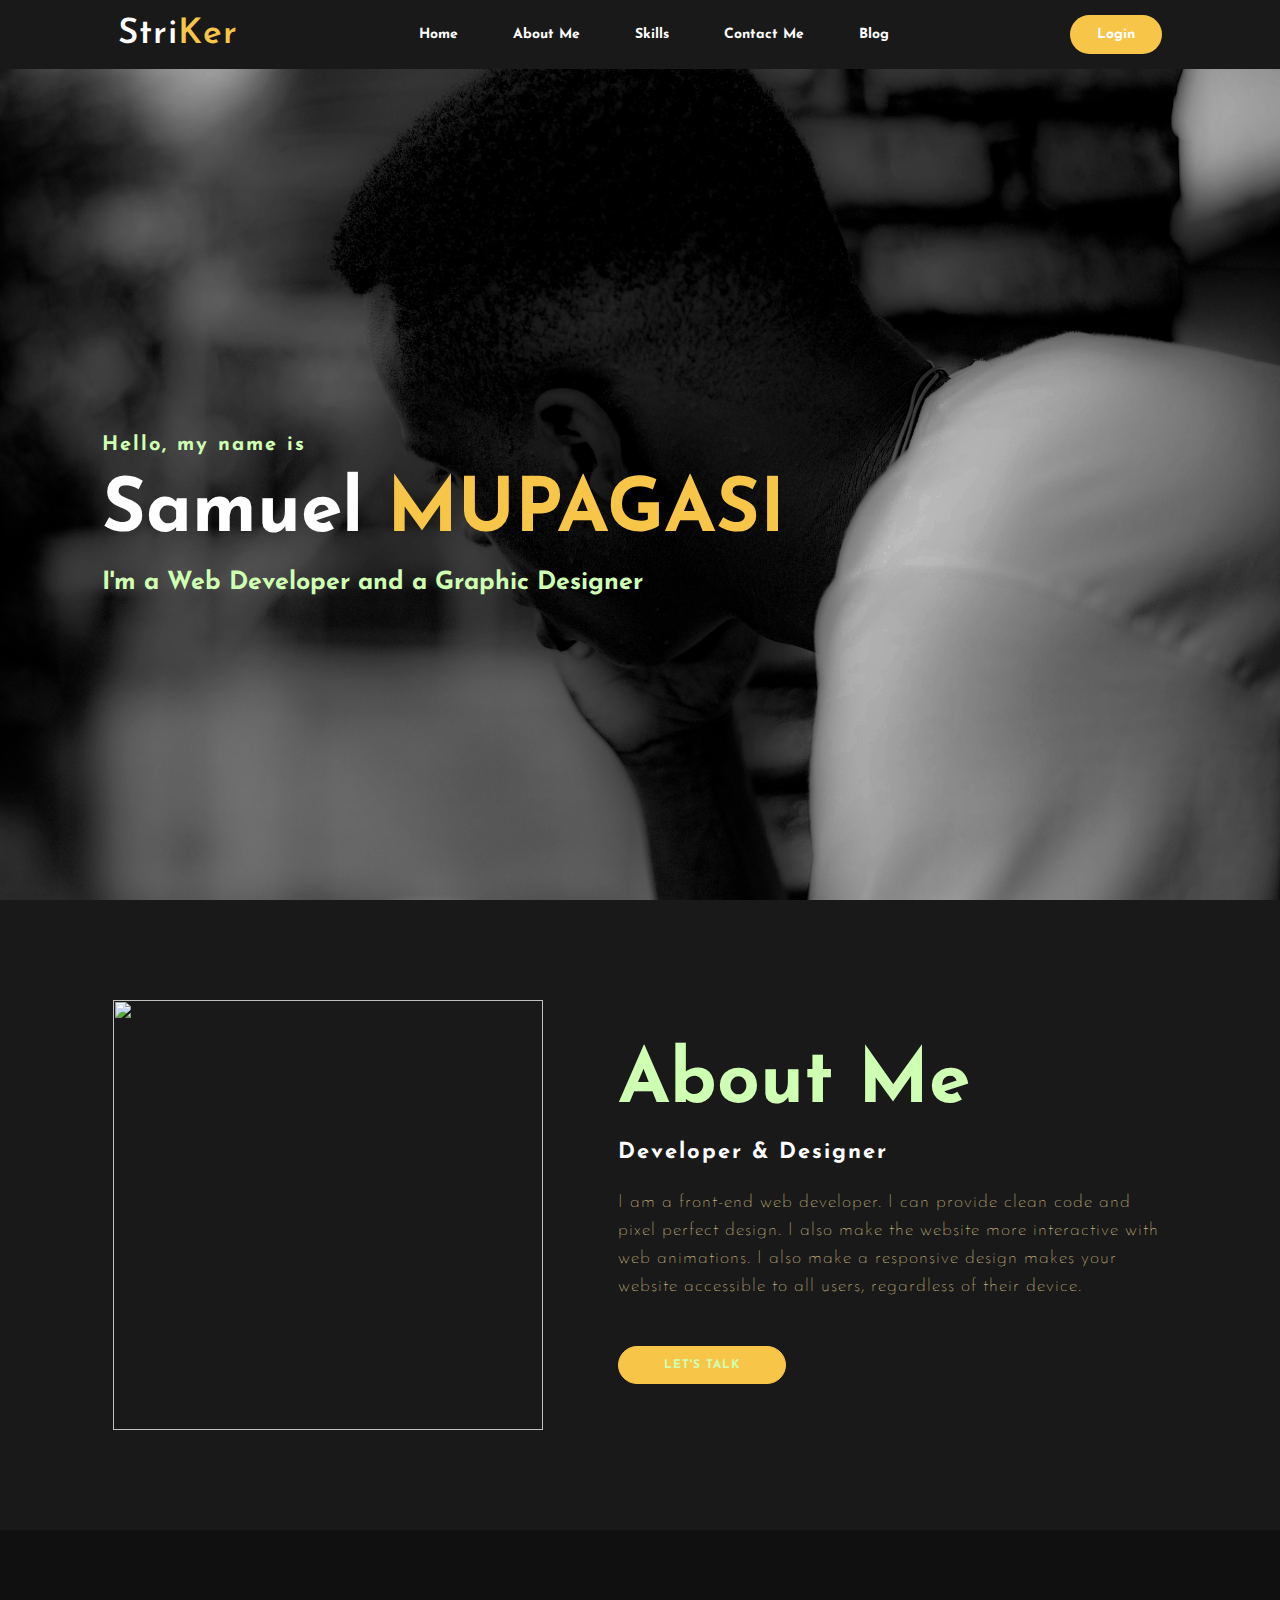
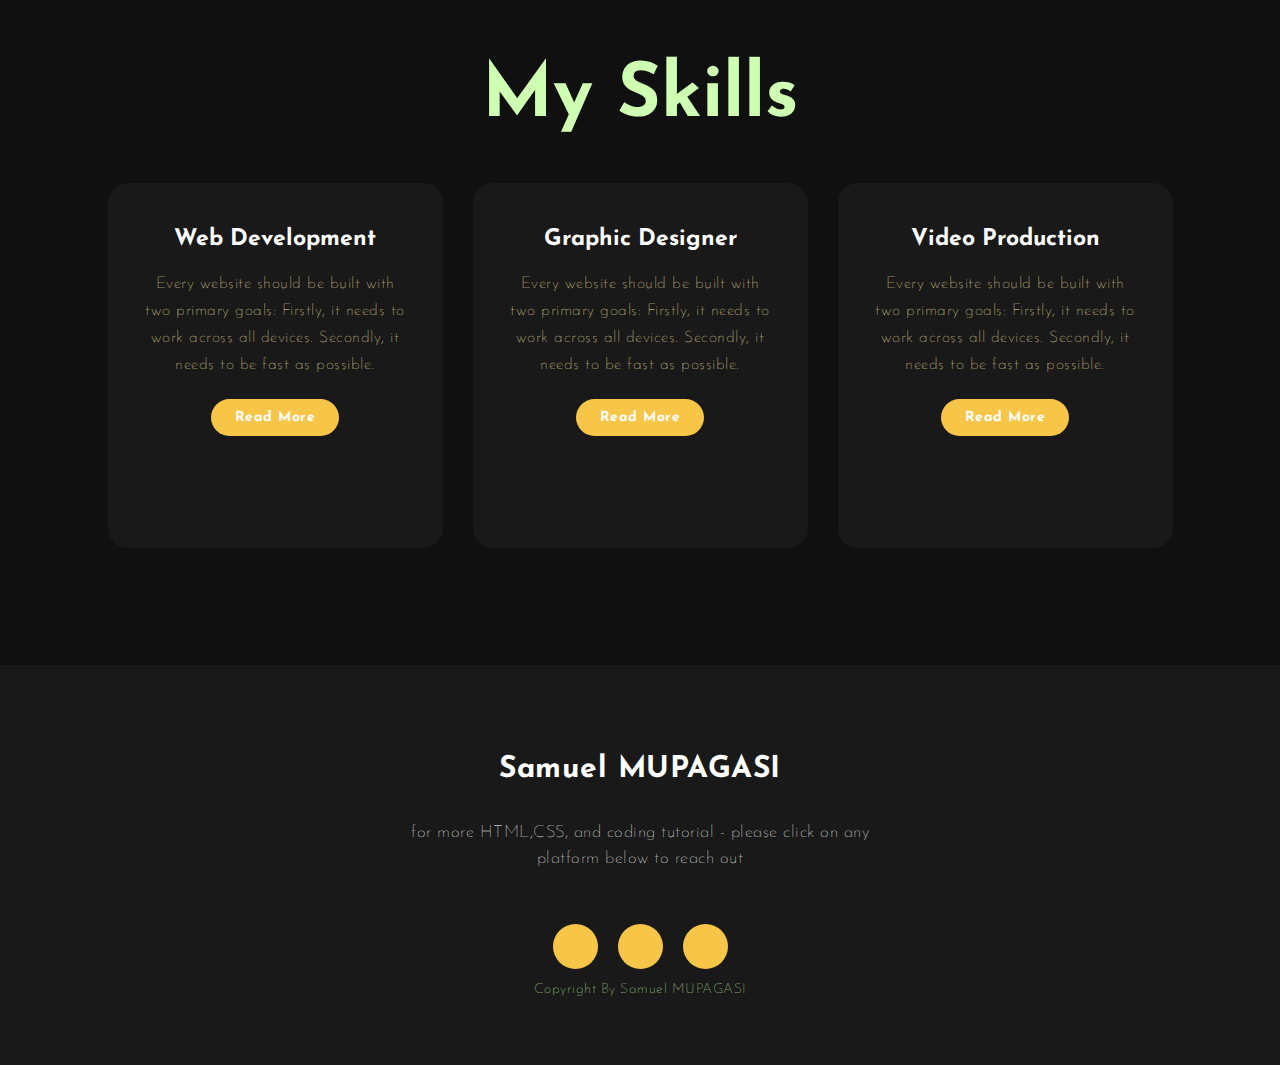
==== index.html @ 9c6b8764 "first commit" ====
<html lang="en">
<head>
    <meta charset="UTF-8">
    <meta http-equiv="X-UA-Compatible" content="IE=edge">
    <meta name="viewport" content="width=device-width, initial-scale=1.0">
    <title>Portfolio website</title>
    <link rel="stylesheet" type="text/css" href="css/style.css">
    <link href="https://fonts.googleapis.com/css2?family=Josefin+Sans:ital,wght@0,100;0,200;0,400;0,500;0,600;0,700;1,100;1,200;1,300;1,400;1,500;1,600;1,700&family=Roboto:wght@400;500;700&display=swap" rel="stylesheet">
     
    <link rel="stylesheet" href="https://cdnjs.cloudflare.com/ajax/libs/font-awesome/6.0.0-beta3/css/all.min.css" integrity="sha512-Fo3rlrZj/k7ujTnHg4CGR2D7kSs0v4LLanw2qksYuRlEzO+tcaEPQogQ0KaoGN26/zrn20ImR1DfuLWnOo7aBA==" crossorigin="anonymous" referrerpolicy="no-referrer" />
   
</head>
<body>
   <!-- first page -->
    <div class="hero" id="home">
        <nav>
          <div class="max-width">
            <div class="logo"><a href="#home">Stri<span>Ker</span></a></div>
            <ul>
                <li><a href="#home">Home</a></li>
                <li><a href="#about">About Me </a></li>
                <li><a href="#skills">Skills</a></li>
                <li><a href="#contact">Contact Me</a></li>
                <li><a href="/blog.html">Blog</a></li>
            </ul>
          <div class="burger">
            <div class="line1"></div>
            <div class="line2"></div>
            <div class="line3"></div>
          </div>
            <a href="login.html" class="btn"> Login </a> 
           </div>
        
        </nav>
        
        <div class="content">
            <h4>Hello, my name is </h4>
            <h1>Samuel <span>MUPAGASI</span> </h1>
            <h3>I'm a Web Developer and a Graphic Designer</h3>
            <div class="newsletter">
            </div>
            </div>
            
    </div>
    <!-- second page -->
 <section class="about" id="about">
     <div class="main">
         <img src="/img/6.jpg">
         <div class="about-text">
            <h2>About Me</h2>
            <h5>Developer & Designer</h5>
            <p>
               I am a front-end web developer. I can provide clean code and pixel
               perfect design. I also make the website more interactive with web
               animations. I also make a responsive design
               makes your website accessible to all users, regardless of their device. 
            </p>
            <button type="button">Let's Talk</button>
         </div>
     </div>
 </section>   
    <!-- third page -->
    <div class="service" id="skills">
        <div class="title">
            <h2>My Skills</h2>
        </div>

        <div class="box">
            <div class="card">
                <i class="fas fa-bars"></i>
                <h5>Web Development</h5>
                <div class="pra">
                    <p>Every website should be built with two primary goals: Firstly, it needs
                        to work across all devices. Secondly, it needs to be fast as possible.
                    </p>
                    <p style="text-align: center;">
                        <a class="button" href="#">Read More</a>                        
                    </p>
                </div>
            </div>

            <div class="card">
                <i class="fas fa-images"></i>
                <h5>Graphic Designer</h5>
                <div class="pra">
                    <p>Every website should be built with two primary goals: Firstly, it needs
                        to work across all devices. Secondly, it needs to be fast as possible.
                    </p>
                    <p style="text-align: center;">
                        <a class="button" href="#">Read More</a>                        
                    </p>
                </div>
            </div>

            <div class="card">
                <i class="fas fa-film"></i>
                <h5>Video Production</h5>
                <div class="pra">
                    <p>Every website should be built with two primary goals: Firstly, it needs
                        to work across all devices. Secondly, it needs to be fast as possible.
                    </p>
                    <p style="text-align: center;">
                        <a class="button" href="#">Read More</a>                        
                    </p>
                </div>
            </div>
        </div>
    </div>

    <!-- fourth page -->

    <!-- <div class="contact-me" id="hire">
        <p>Let Me Get A Beautiful Website.</p>
        <a class="button.two" href="#">Hire Me</a>
    </div> -->

    <!-- footer start  -->
    <footer>
        <p id="contact">Samuel MUPAGASI</p>
        <p>for more HTML,CSS, and coding tutorial - please click on any platform below to reach out</p>
        <div class="social">
            <a href="#"><i class="fab fa-facebook-f"></i></a>
            <a href="#"><i class="fab fa-instagram"></i></a>
            <a href="#"><i class="fab fa-linkedin"></i></a>
        </div>
        <p class="end">Copyright By Samuel MUPAGASI</p>
    </footer>
</body>
</html>
---- css/style.css ----
* {
     padding: 0;
     margin: 0;
     font-family: 'josefin sans' , sans-serif;
     box-sizing: border-box;
 }
 html {
     scroll-behavior: smooth;
 }
 .hero {
     height: 100vh;
     width: 100%;
     background-image: url(/img/3.JPG);
     background-size: cover;
     background-position: center;
 }
  
 nav {
      z-index: 999;
      position: fixed;
      width: 100%;
      padding-left: 3%;
      padding-right: 3%;      
      background-color: #191919;
    
 }

 .max-width {
    display: flex;
    align-items: center;
    justify-content: space-between;
    max-width: 1300px;
    padding: 0 80px;
    margin: auto;


 }
 .logo a {
     color: white;
     font-size: 35px;
     font-weight: 600;
     letter-spacing: 1px;
     cursor: pointer;

 }
span {
    color: #F7C548;
   
}
nav ul li {
    list-style-type: none;
    display: inline-block;
    padding: 10px 25px;
}
nav ul li a{
    color: white;
    text-decoration: none;
    font-weight: bold;
    text-transform: capitalize;
    transition: .3s;
}

nav ul li a:hover {
    color: #F7C548;
    transition: .3s;
}


.btn{
    background-color: #F7C548;
    color: white;
    text-decoration: none;
    border: 2px solid transparent;
    font-weight: bold;
    padding: 10px 25px;
    border-radius: 30px;
    transition: transform .4s;

}
.btn:hover {
    transform: scale(1.2);
}
.content{
    position: absolute;
    top: 60%;
    left: 8%;
    transform: translateY(-50%);
}
h1{
    color: white;
    margin: 20px 0px 20px;
    font-size: 75px;
}
h3 {
    color: #CFFFB3;
    font-size: 25px;
    margin-bottom: 50px;   
}
h4 {
    color: #CFFFB3;
    letter-spacing: 2px;
    font-size: 20px;   
}
.newsletter form{
    width: 300px;
    max-width: 100%;
    position: relative;
}
.newsletter form input:first-child {
    display: inline-block;
    width: 100%;
    padding: 14px 130px 14px 15px;
    border: 2px solid #F7C548;
    outline: none;
    border-radius: 30px;
}
.newsletter form input:last-child {
    position: absolute;
    display: inline-block;
    outline: none;
    border: none;
    padding: 10px 30px;
    border-radius: 30px;
    background-color: #F7C548;
    color: white;
    box-shadow: 0px 0px 0px #000, 0px 0px 15px #858585;
    top: 6px;
    right: 6px;
}
.about {
    width: 100%;
    padding: 100px 0px;
    background-color: #191919;
}
.about img {
    height: auto;
    width: 430px;
}
.about-text {
    width: 550px;
}
.main{
    width: 1130px;
    max-width: 95%;
    margin: 0 auto;
    display: flex;
    align-items: center;
    justify-content: space-around;   
}
.about-text h2  {
    color: #CFFFB3;
    font-size: 75px;
    text-transform: capitalize;
    margin-bottom: 20px;
}
.about-text h5{
    color: white;
    letter-spacing: 2px;
    font-size: 22px;
    margin-bottom: 25px;
    text-transform: capitalize;
}
.about-text p {
    color:#fee7aa;
    letter-spacing: 1px;
    line-height: 28px;
    font-size: 18px;
    margin-bottom: 45px;
}
button {
    background-color: #F7C548;
    color: white;
    text-decoration: none;
    border: 2px solid transparent;
    font-weight: bold;
    padding: 13px 30px;
    border-radius: 30px;
    transition: .4s;
}
button:hover {
    background-color: transparent;
    border: 2px solid;
    cursor: pointer;
}
.service {
    background: #101010;
    width: 100%;
    padding: 100px 8px;
}
.title h2{
    color: #CFFFB3;
    font-size: 75px;
    width: 1130px;
    margin: 30px auto;
    text-align: center;
}
.box {
    display: flex;
    justify-content: center;
    align-items: center;
    min-height: 400px;
}
.card {
    height: 365px;
    width: 335px;
    padding: 20px 35px;
    background: #191919;
    border-radius: 20px;
    margin: 15px;
    position: relative;
    overflow: hidden;
    text-align: center;
}
.card i{
    font-size: 50px;
    display: block;
    text-align: center;
    margin: 25px 0px;
    color: #F7C548;
}
h5{
    color: white;
    font-size: 23px;
    margin-bottom: 15px;
}
.pra p {
    color: #fee7aa;
    font-size: 16px;
    line-height: 27px;
    margin-bottom: 25px;
}
.card .button {
    background-color: #F7C548;
    color: white;
    text-decoration: none;
    border: 2px solid transparent;
    font-weight: bold;
    padding: 9px 22px;
    border-radius: 30px;
    transition: transform .4s;
}
.card .button:hover {
    background-color: transparent;
    border: 2px solid;
    cursor: pointer;
}

/* .contact-me {
    width: 100%;
    height: 290px;
    background: #191919;
    display: flex;
    align-items: center;
    flex-direction: column;
    justify-content: center;
}
.contact-me p{
    color: white;
    font-size: 30px;
    font-weight: bold;
    margin-bottom: 25px;
}
.contact-me .button.two {
     background-color: #F7C548;
    color: white;
    text-decoration: none;
    border: 2px solid transparent;
    font-weight: bold;
    padding: 13px 30px;
    border-radius: 30px;
    transition: .4s; 
}
.contact-me .button.two:hover {
    background-color: transparent;
    border: 2px solid;
    cursor: pointer;
} */



footer{
    position: relative;
    width: 100%;
    height: 400px;
    background: #191919;
    display: flex;
    flex-direction: column;
    align-items: center;
    justify-content: center;
}
footer p:nth-child(1) {
    font-size: 30px;
    color: white;
    margin-bottom: 20px;
    font-weight: bold;
}
footer p:nth-child(2) {
    color: white;
    font-size: 17px;
    width: 500px;
    text-align: center;
    line-height: 26px;
}
.social {
    display: flex;
}
.social a {
    width: 45px;
    height: 45px;
    display: flex;
    align-items: center;
    justify-content: center;
    background: #F7C548;
    border-radius: 50%;
    margin: 22px 10px;
    color: black;
    text-decoration: none;
    font-size: 20px;
}
.social a:hover {
    transform: scale(1.3);
    transition: .3s;
}
.end {
    position: absolute;
    color:#CFFFB3;
    bottom: 35px;
    font-size: 14px;    
}

h2 {
text-align: left;

}
p {
    font-size: 14px;
    font-weight: 100;
    line-height: 20px;
    letter-spacing: 0.5px;
    margin: 20px 0 30px;
}



a{
    color: rgb(149, 149, 149);
    font-size: 14px;
    text-decoration: none;
    margin: 15px 0;
}
button {
    
    border-radius: 20px;
    border: 1px solid hsl(43, 92%, 63%);
    background-color: #F7C548;
    color: #CFFFB3;
    font-size: 12px;
    font-weight: bold;
    padding: 12px 45px;
    letter-spacing: 1px;
    text-transform: uppercase;
    transition: transform 80ms ease-in;
}
button:active {
    transform: scale(0.95);
}
button:focus {
    outline: none;
}
button.ghost {
    background-color: transparent;
    border-color: #CFFFB3;
}

.burger div {
    width: 20px;
    height: 2px;
    background-color: white;
    margin: 3px;
    padding-top: 3px;
    transition: all 0.3s ease;
}

.burger {
    display: none;
    cursor: pointer;
}

/* responsive media query */
@media screen and (max-width:1024px) {
    nav ul li {
        width: 68%;
    }   
    .hero {
            width: 100%;
        }
    
    
}

@media screen and (max-width:768px) {
        .hero {
            width: 100%;
        }
    
    
    
        body {
            overflow-x: hidden;
        }
        nav ul li {
            position: absolute;
            right: 0px;
            height: 92vh;
            top: 8vh;
            background-color: #191919;
            display: flex;
            flex-direction: column;
            align-items: center;
            width: 50%;
            transform: translateX(100%);
            transition: transform 0.5s ease-in;
        }
    nav li {
        opacity: 0;
    }
    .burger {
        display: block;
    }
}

.nav-active {
    transform: translateX(0%);
}
@keyframes navulliFade{
    from{
        opacity: 0;
        transform: translateX(50px);
    }
    to{
        opacity: 1;
        transform: translateX(0px);
    }
}

.toggle .line1 {
    transform: rotate(-45deg) translate(-5px, 6px);
}
.toggle .line1 {
    opacity: 0;
}
.toggle .line1 {
    transform: rotate(45deg) translate(-5px,-6px);
}
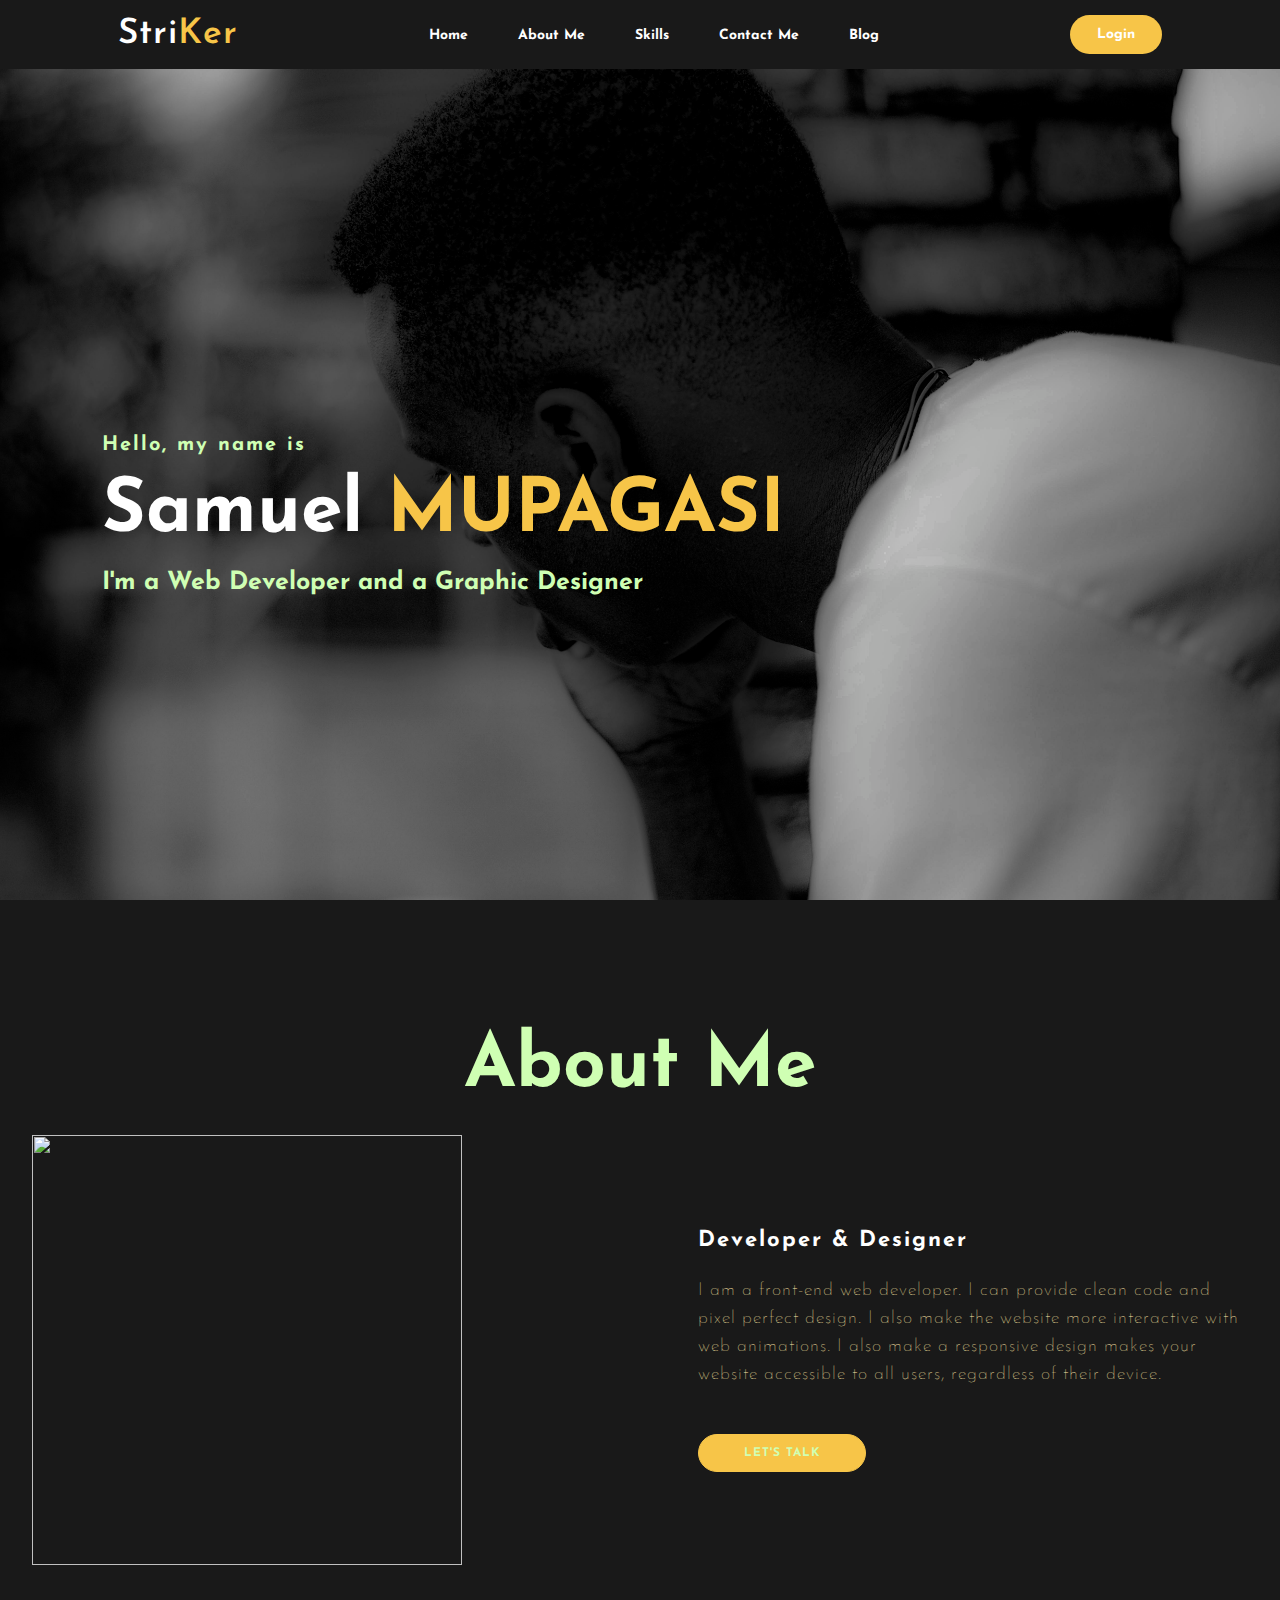
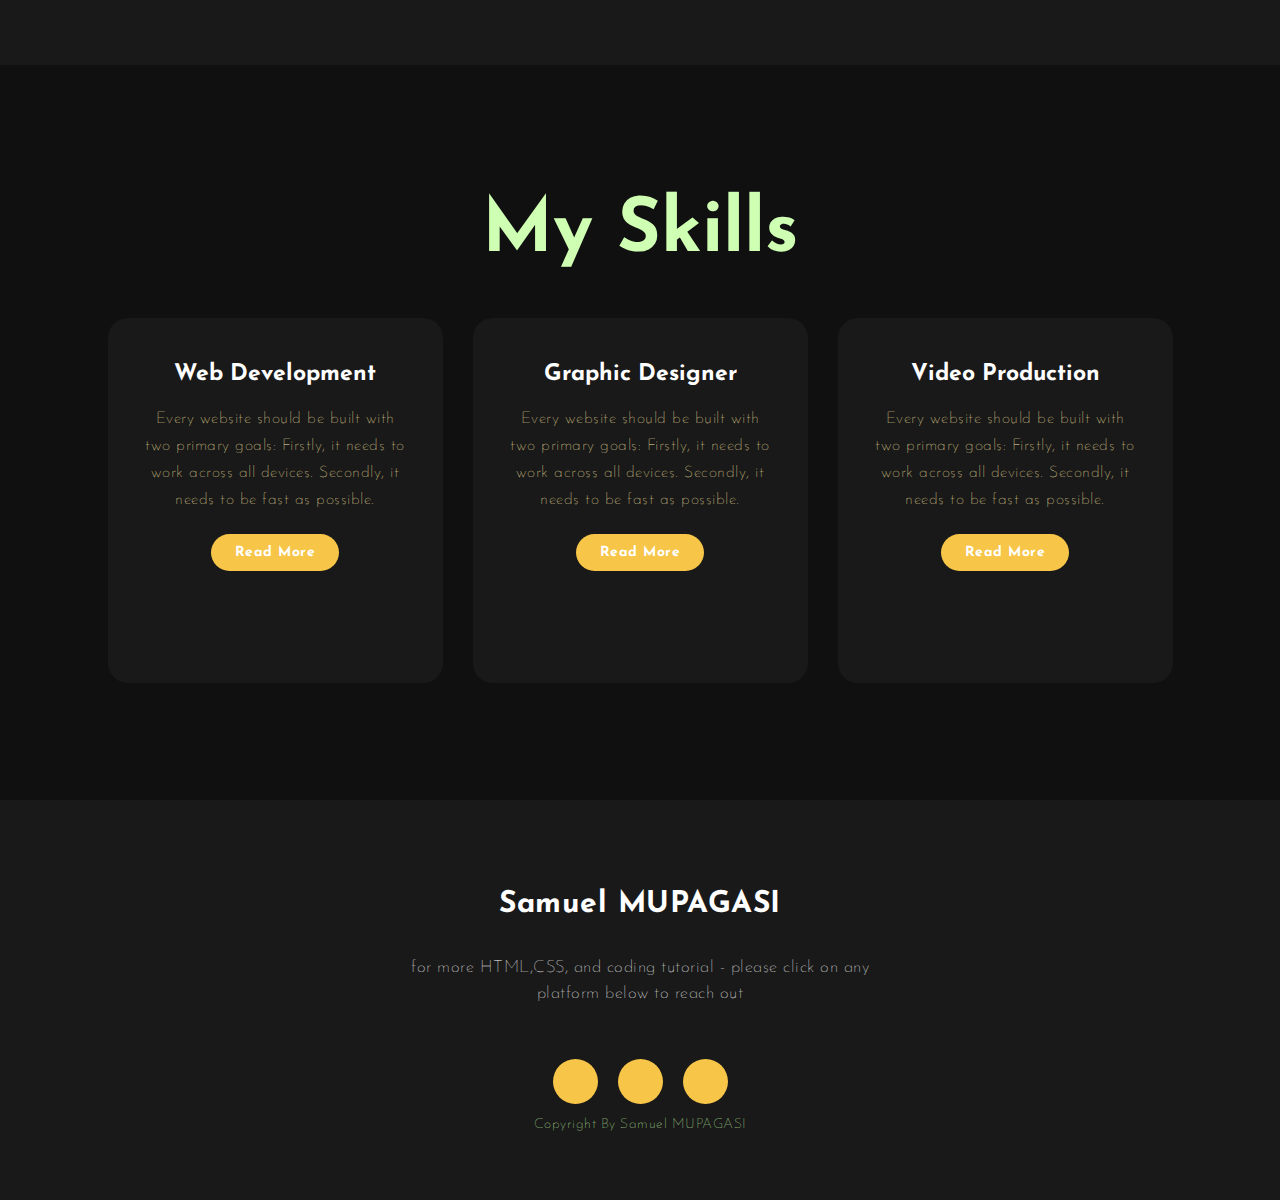
==== commit 29c63253: "second commit" ====
--- a/index.html
+++ b/index.html
@@ -11,101 +11,123 @@
    
 </head>
 <body>
-   <!-- first page -->
-    <div class="hero" id="home">
-        <nav>
-          <div class="max-width">
-            <div class="logo"><a href="#home">Stri<span>Ker</span></a></div>
-            <ul>
-                <li><a href="#home">Home</a></li>
-                <li><a href="#about">About Me </a></li>
-                <li><a href="#skills">Skills</a></li>
-                <li><a href="#contact">Contact Me</a></li>
-                <li><a href="/blog.html">Blog</a></li>
-            </ul>
-          <div class="burger">
-            <div class="line1"></div>
-            <div class="line2"></div>
-            <div class="line3"></div>
-          </div>
-            <a href="login.html" class="btn"> Login </a> 
-           </div>
-        
-        </nav>
-        
-        <div class="content">
-            <h4>Hello, my name is </h4>
-            <h1>Samuel <span>MUPAGASI</span> </h1>
-            <h3>I'm a Web Developer and a Graphic Designer</h3>
-            <div class="newsletter">
+    <div class="container">
+        <div class="hero" id="home">
+            <nav>
+              <div class="max-width">
+                <div class="logo"><a href="#home">Stri<span>Ker</span></a></div>
+                <ul>
+                    <li><a href="#home">Home</a></li>
+                    <li><a href="#about">About Me </a></li>
+                    <li><a href="#skills">Skills</a></li>
+                    <li><a href="#contact">Contact Me</a></li>
+                    <li><a href="/blog.html">Blog</a></li>
+                </ul>
+                <div class="burger">
+                    <div class="line1"></div>
+                    <div class="line2"></div>
+                    <div class="line3"></div>
+                </div>
+                <a href="login.html" class="btn"> Login </a> 
+              </div>
+            
+            </nav>
+            
+            <div class="content">
+                <h4>Hello, my name is </h4>
+                <h1>Samuel <span>MUPAGASI</span> </h1>
+                <h3>I'm a Web Developer and a Graphic Designer</h3>
+                <div class="newsletter">
+                </div>
             </div>
-            </div>
-            
-    </div>
-    <!-- second page -->
- <section class="about" id="about">
-     <div class="main">
-         <img src="/img/6.jpg">
-         <div class="about-text">
-            <h2>About Me</h2>
-            <h5>Developer & Designer</h5>
-            <p>
-               I am a front-end web developer. I can provide clean code and pixel
-               perfect design. I also make the website more interactive with web
-               animations. I also make a responsive design
-               makes your website accessible to all users, regardless of their device. 
-            </p>
-            <button type="button">Let's Talk</button>
-         </div>
-     </div>
- </section>   
-    <!-- third page -->
-    <div class="service" id="skills">
-        <div class="title">
-            <h2>My Skills</h2>
+                
         </div>
 
-        <div class="box">
-            <div class="card">
-                <i class="fas fa-bars"></i>
-                <h5>Web Development</h5>
-                <div class="pra">
-                    <p>Every website should be built with two primary goals: Firstly, it needs
-                        to work across all devices. Secondly, it needs to be fast as possible.
-                    </p>
-                    <p style="text-align: center;">
-                        <a class="button" href="#">Read More</a>                        
-                    </p>
+        <section class="about" id="about">
+            <div class="title">
+               <h2>About Me</h2>
+            </div>
+            <div class="main">
+                <div class="imageClass">
+                    <img src="/img/6.jpg">
+                </div>
+                <div class="about-text">
+                   <h5>Developer & Designer</h5>
+                   <p>
+                      I am a front-end web developer. I can provide clean code and pixel
+                      perfect design. I also make the website more interactive with web
+                      animations. I also make a responsive design
+                      makes your website accessible to all users, regardless of their device. 
+                   </p>
+                   <button type="button">Let's Talk</button>
                 </div>
             </div>
+        </section>
 
-            <div class="card">
-                <i class="fas fa-images"></i>
-                <h5>Graphic Designer</h5>
-                <div class="pra">
-                    <p>Every website should be built with two primary goals: Firstly, it needs
-                        to work across all devices. Secondly, it needs to be fast as possible.
-                    </p>
-                    <p style="text-align: center;">
-                        <a class="button" href="#">Read More</a>                        
-                    </p>
+        <div class="service" id="skills">
+            <div class="title">
+                <h2>My Skills</h2>
+            </div>
+    
+            <div class="box">
+                <div class="card">
+                    <i class="fas fa-bars"></i>
+                    <h5>Web Development</h5>
+                    <div class="pra">
+                        <p>Every website should be built with two primary goals: Firstly, it needs
+                            to work across all devices. Secondly, it needs to be fast as possible.
+                        </p>
+                        <p style="text-align: center;">
+                            <a class="button" href="#">Read More</a>                        
+                        </p>
+                    </div>
                 </div>
-            </div>
-
-            <div class="card">
-                <i class="fas fa-film"></i>
-                <h5>Video Production</h5>
-                <div class="pra">
-                    <p>Every website should be built with two primary goals: Firstly, it needs
-                        to work across all devices. Secondly, it needs to be fast as possible.
-                    </p>
-                    <p style="text-align: center;">
-                        <a class="button" href="#">Read More</a>                        
-                    </p>
+    
+                <div class="card">
+                    <i class="fas fa-images"></i>
+                    <h5>Graphic Designer</h5>
+                    <div class="pra">
+                        <p>Every website should be built with two primary goals: Firstly, it needs
+                            to work across all devices. Secondly, it needs to be fast as possible.
+                        </p>
+                        <p style="text-align: center;">
+                            <a class="button" href="#">Read More</a>                        
+                        </p>
+                    </div>
+                </div>
+    
+                <div class="card">
+                    <i class="fas fa-film"></i>
+                    <h5>Video Production</h5>
+                    <div class="pra">
+                        <p>Every website should be built with two primary goals: Firstly, it needs
+                            to work across all devices. Secondly, it needs to be fast as possible.
+                        </p>
+                        <p style="text-align: center;">
+                            <a class="button" href="#">Read More</a>                        
+                        </p>
+                    </div>
                 </div>
             </div>
         </div>
+
+        <footer>
+            <p id="contact">Samuel MUPAGASI</p>
+            <p>for more HTML,CSS, and coding tutorial - please click on any platform below to reach out</p>
+            <div class="social">
+                <a href="#"><i class="fab fa-facebook-f"></i></a>
+                <a href="#"><i class="fab fa-instagram"></i></a>
+                <a href="#"><i class="fab fa-linkedin"></i></a>
+            </div>
+            <p class="end">Copyright By Samuel MUPAGASI</p>
+        </footer>
     </div>
+   <!-- first page -->
+    
+    <!-- second page -->
+    
+    <!-- third page -->
+    
 
     <!-- fourth page -->
 
@@ -115,15 +137,6 @@
     </div> -->
 
     <!-- footer start  -->
-    <footer>
-        <p id="contact">Samuel MUPAGASI</p>
-        <p>for more HTML,CSS, and coding tutorial - please click on any platform below to reach out</p>
-        <div class="social">
-            <a href="#"><i class="fab fa-facebook-f"></i></a>
-            <a href="#"><i class="fab fa-instagram"></i></a>
-            <a href="#"><i class="fab fa-linkedin"></i></a>
-        </div>
-        <p class="end">Copyright By Samuel MUPAGASI</p>
-    </footer>
+    
 </body>
 </html>--- a/css/style.css
+++ b/css/style.css
@@ -7,12 +7,22 @@
  html {
      scroll-behavior: smooth;
  }
+
+ body {
+    background-color: #191919;
+    
+    height: 100vh;
+    margin: 0;
+    width: 100%;
+}
+
  .hero {
      height: 100vh;
      width: 100%;
      background-image: url(/img/3.JPG);
      background-size: cover;
      background-position: center;
+     position: relative;
  }
   
  nav {
@@ -25,6 +35,10 @@
     
  }
 
+ .container {
+     margin: 0 auto;
+ }
+
  .max-width {
     display: flex;
     align-items: center;
@@ -47,9 +61,21 @@
     color: #F7C548;
    
 }
+
+.imageClass {
+    flex: 1;
+}
+
+.imageClass img {
+    width: 100%;
+}
+
+nav ul {
+    display: flex;
+    flex-wrap: wrap;
+}
 nav ul li {
     list-style-type: none;
-    display: inline-block;
     padding: 10px 25px;
 }
 nav ul li a{
@@ -62,7 +88,7 @@
 
 nav ul li a:hover {
     color: #F7C548;
-    transition: .3s;
+    transition: 0.3s;
 }
 
 
@@ -81,9 +107,11 @@
     transform: scale(1.2);
 }
 .content{
+    width: 100%;
     position: absolute;
     top: 60%;
     left: 8%;
+    right: 8%;
     transform: translateY(-50%);
 }
 h1{
@@ -131,6 +159,7 @@
     width: 100%;
     padding: 100px 0px;
     background-color: #191919;
+    margin: 0 auto;
 }
 .about img {
     height: auto;
@@ -140,14 +169,16 @@
     width: 550px;
 }
 .main{
-    width: 1130px;
     max-width: 95%;
     margin: 0 auto;
     display: flex;
     align-items: center;
-    justify-content: space-around;   
-}
+    justify-content: space-around; 
+    flex-wrap: wrap;  
+}
+
 .about-text h2  {
+    flex: 1;
     color: #CFFFB3;
     font-size: 75px;
     text-transform: capitalize;
@@ -186,11 +217,12 @@
     background: #101010;
     width: 100%;
     padding: 100px 8px;
+    margin: 0 auto;
 }
 .title h2{
     color: #CFFFB3;
     font-size: 75px;
-    width: 1130px;
+    /* width: 1130px; */
     margin: 30px auto;
     text-align: center;
 }
@@ -199,6 +231,7 @@
     justify-content: center;
     align-items: center;
     min-height: 400px;
+    flex-wrap: wrap;
 }
 .card {
     height: 365px;
@@ -393,7 +426,7 @@
     }   
     .hero {
             width: 100%;
-        }
+    }
     
     
 }
@@ -429,6 +462,7 @@
     }
 }
 
+
 .nav-active {
     transform: translateX(0%);
 }
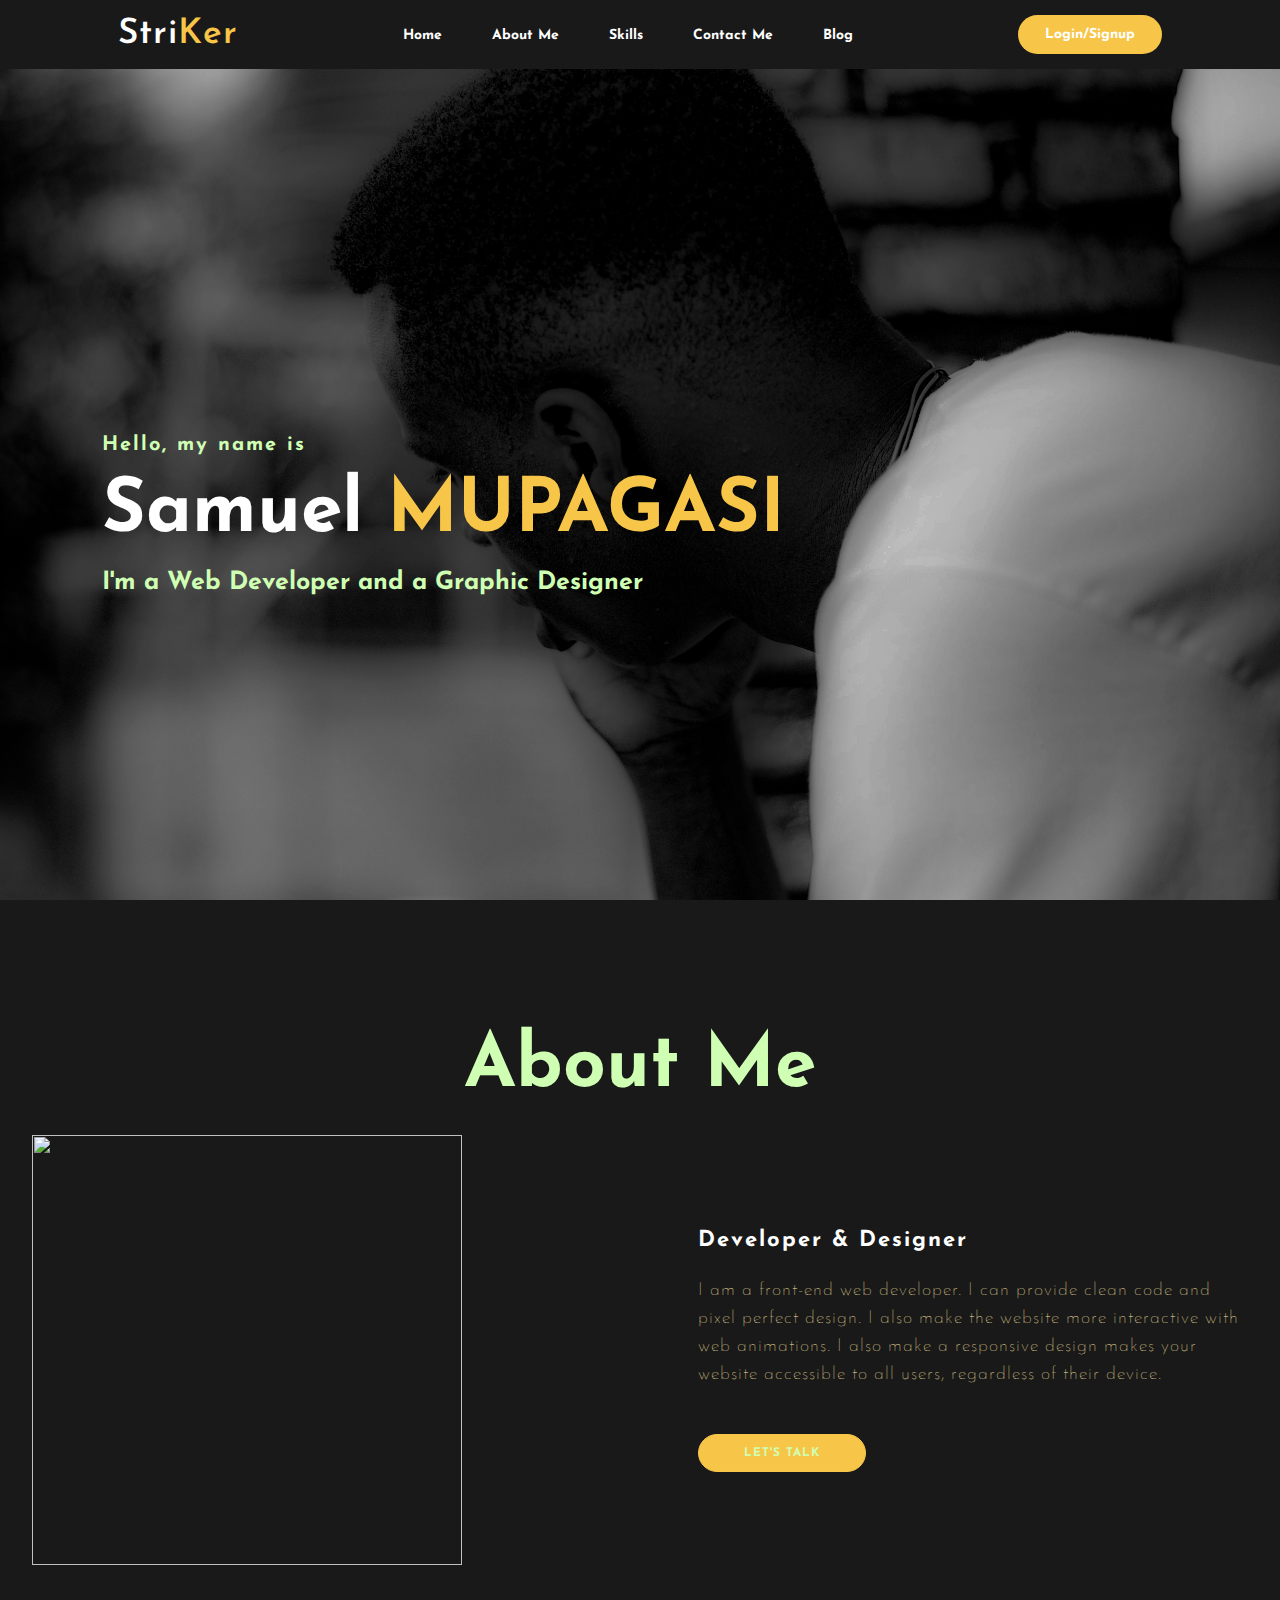
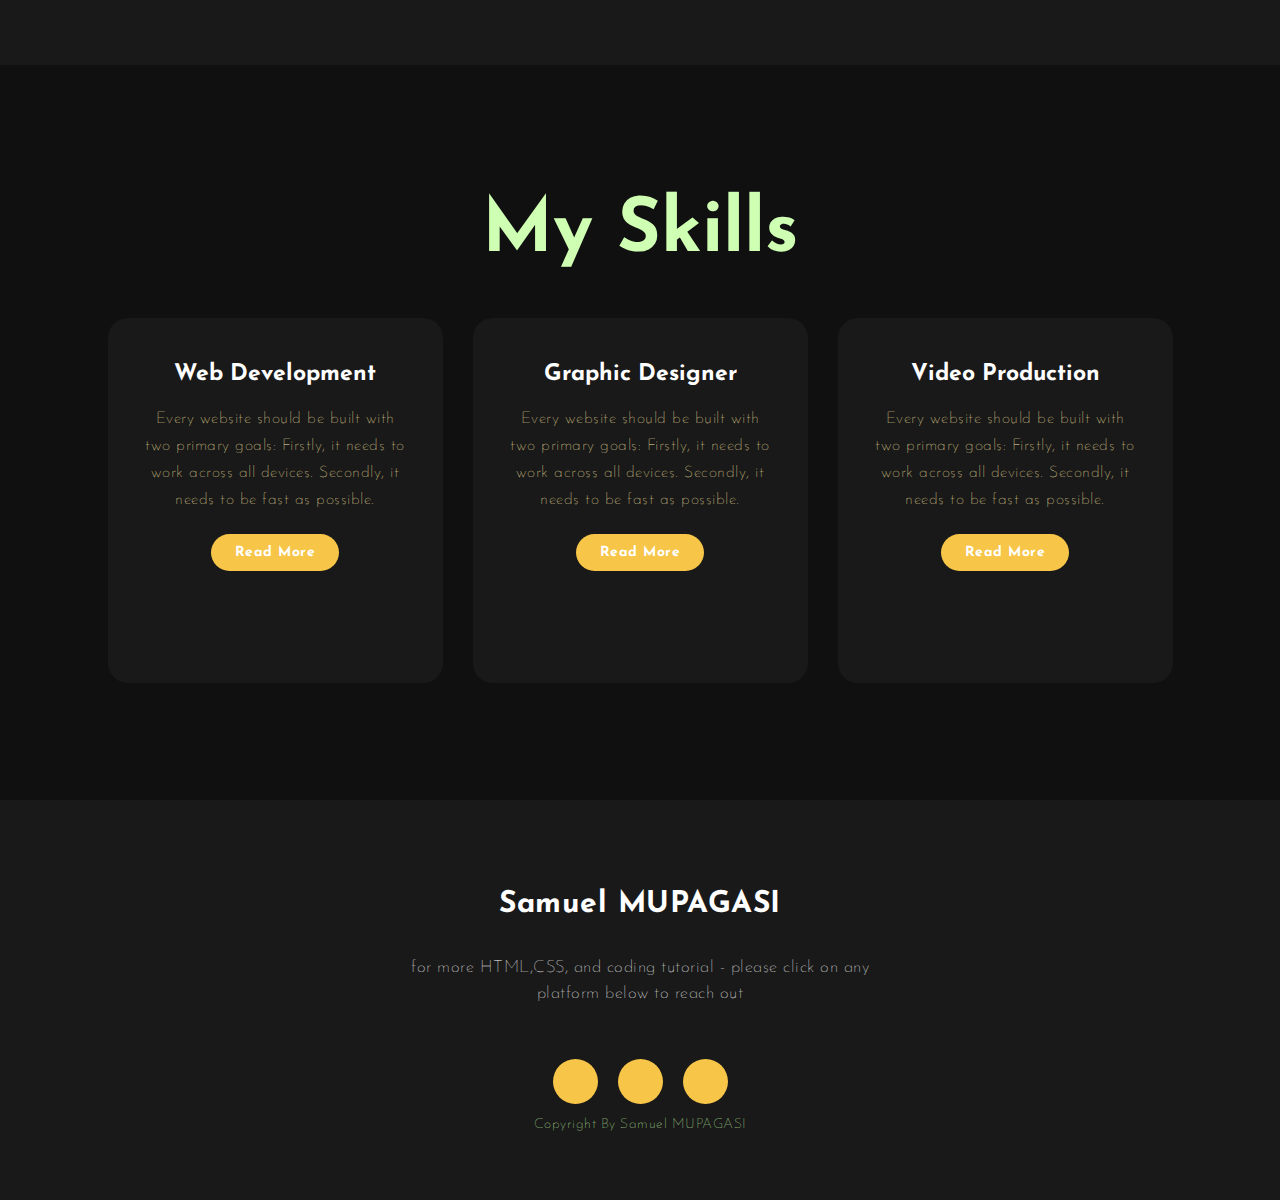
==== commit 152e30d5: "third commit" ====
--- a/index.html
+++ b/index.html
@@ -16,7 +16,7 @@
             <nav>
               <div class="max-width">
                 <div class="logo"><a href="#home">Stri<span>Ker</span></a></div>
-                <ul>
+                <ul class="navlinks">
                     <li><a href="#home">Home</a></li>
                     <li><a href="#about">About Me </a></li>
                     <li><a href="#skills">Skills</a></li>
@@ -28,7 +28,7 @@
                     <div class="line2"></div>
                     <div class="line3"></div>
                 </div>
-                <a href="login.html" class="btn"> Login </a> 
+                <a href="login.html" class="btn"> Login/Signup </a> 
               </div>
             
             </nav>
@@ -137,6 +137,7 @@
     </div> -->
 
     <!-- footer start  -->
-    
+    <script src="./main.js"></script>
+    <script src="/js/geolocationapi.js"></script>
 </body>
 </html>--- a/css/style.css
+++ b/css/style.css
@@ -419,6 +419,7 @@
     cursor: pointer;
 }
 
+
 /* responsive media query */
 @media screen and (max-width:1024px) {
     nav ul li {
@@ -427,45 +428,114 @@
     .hero {
             width: 100%;
     }
-    
-    
+    .max-width {
+        width: 100%;
+        padding: 0 20px;
+
+    }
+    nav ul {
+    display: flex;
+    flex-wrap: inherit;
+}
 }
 
 @media screen and (max-width:768px) {
         .hero {
             width: 100%;
         }
-    
-    
-    
-        body {
-            overflow-x: hidden;
+        .container{
+            width: 100%;
+            margin: 0;
         }
-        nav ul li {
-            position: absolute;
-            right: 0px;
-            height: 92vh;
-            top: 8vh;
-            background-color: #191919;
+         .navlinks {
+            display: none;
+        }
+        .open {
             display: flex;
             flex-direction: column;
-            align-items: center;
-            width: 50%;
-            transform: translateX(100%);
-            transition: transform 0.5s ease-in;
+            justify-content: center;
+            background-color: #191919;
+            position: fixed;
+            padding-left: 1rem;
+            padding-top: 1rem;
+            top: 5%;
+            left: 0%;
+            z-index: 0;
+            width: 100%;
         }
-    nav li {
-        opacity: 0;
-    }
     .burger {
         display: block;
     }
-}
-
-
-.nav-active {
-    transform: translateX(0%);
-}
+
+
+
+.content {
+    width: 80%;
+    position: absolute;
+    top: 60%;
+    left: 8%;
+    right: 8%;
+    transform: translateY(-50%);
+}
+
+
+.max-width {
+        width: 100%;
+        padding: 0 10px;
+        margin: 0;
+    }
+h1{
+    color: white;
+    margin: 20px 0px 20px;
+    font-size: 50px;
+    width: 100%;
+}
+h3 {
+    color: #CFFFB3;
+    font-size: 25px;
+    margin-top: 50px;
+}
+.title h2 {
+    color: #CFFFB3;
+    font-size: 50px;
+    margin: 10px auto;
+    text-align: center;
+    padding-bottom: 20px;
+}
+.about {
+    width: 100%;
+    padding: 40px 0px;
+    background-color: #191919;
+    margin: 0 auto;
+}
+.about-text h5 {
+    margin-top: 20px;
+}
+.about img {
+    height: auto;
+    width: 300px;
+}
+.service {
+    background: #101010;
+    width: 100%;
+    padding: 40px 0px;
+    margin: 0 auto;
+}
+footer p:nth-child(2) {
+    color: white;
+    font-size: 17px;
+    width: 250px;
+    text-align: center;
+    line-height: 26px;
+}
+.end {
+    position: absolute;
+    color: #CFFFB3;
+    bottom: 15px;
+    font-size: 14px;
+}
+}
+
 @keyframes navulliFade{
     from{
         opacity: 0;
@@ -485,4 +555,5 @@
 }
 .toggle .line1 {
     transform: rotate(45deg) translate(-5px,-6px);
-}+}
+ 